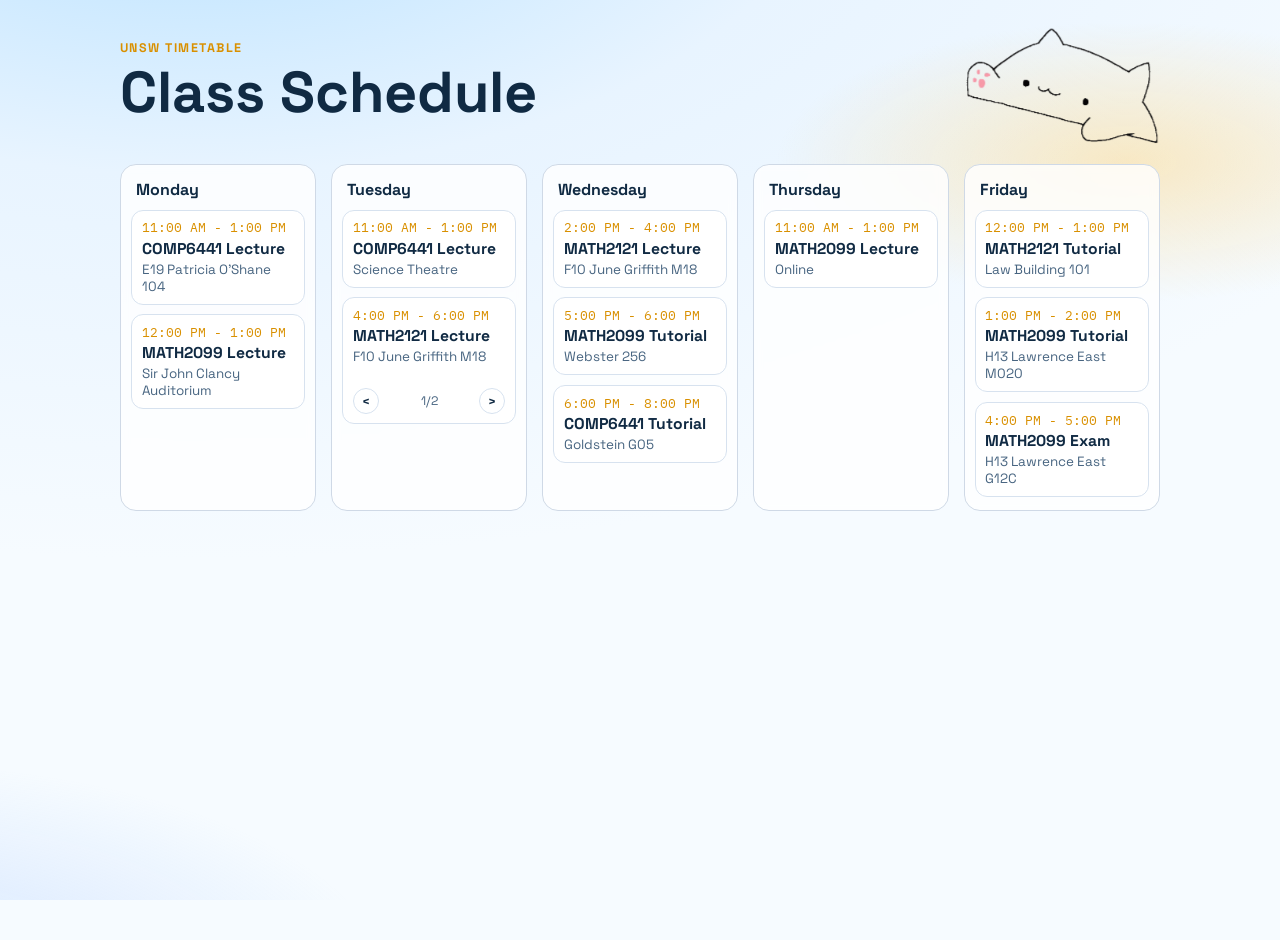
==== index.html @ 301852d7 "format calendar on phone" ====
<!doctype html>
<html lang="en">
  <head>
    <meta charset="UTF-8" />
    <meta name="viewport" content="width=device-width, initial-scale=1.0" />
    <title>UNSW Class Timetable</title>
    <link rel="preconnect" href="https://fonts.googleapis.com" />
    <link rel="preconnect" href="https://fonts.gstatic.com" crossorigin />
    <link
      href="https://fonts.googleapis.com/css2?family=Space+Grotesk:wght@400;500;700&family=IBM+Plex+Mono:wght@400;600&display=swap"
      rel="stylesheet"
    />
    <link rel="stylesheet" href="styles.css" />
  </head>
  <body>
    <div class="backdrop" aria-hidden="true"></div>

    <header class="hero">
      <img src="bongo-cat.gif" alt="" class="bongo-cat bongo-cat--mobile" aria-hidden="true" />
      <div class="hero-content">
        <p class="eyebrow">UNSW Timetable</p>
        <div class="hero-title-row">
          <h1>Class Schedule</h1>
        </div>
      </div>
    </header>

    <main class="container">
      <section class="controls" aria-label="Timetable controls">
        <input id="icsUpload" type="file" accept=".ics,text/calendar" />
      </section>

      <div class="grid-wrapper">
        <img src="bongo-cat.gif" alt="" class="bongo-cat bongo-cat--desktop" aria-hidden="true" />
        <section class="grid" id="scheduleGrid" aria-live="polite"></section>
      </div>
    </main>

    <template id="classCardTemplate">
      <article class="classCard">
        <p class="classTime"></p>
        <h3 class="classTitle"></h3>
        <p class="classDetail classLocation"></p>
      </article>
    </template>

    <script src="script.js"></script>
  </body>
</html>
---- styles.css ----
:root {
  --ink: #102a43;
  --muted: #486581;
  --paper: #f4f9ff;
  --panel: #ffffffcc;
  --line: #cfd9e6;
  --accent: #f4b942;
  --accent-deep: #d99000;
  --glow: #96c7ff;
}

* {
  box-sizing: border-box;
}

body {
  margin: 0;
  min-height: 100vh;
  font-family: "Space Grotesk", "Segoe UI", sans-serif;
  color: var(--ink);
  background:
    radial-gradient(1400px 700px at 15% -15%, #b7e1ff 0%, #e8f4ff 45%, #f6fbff 100%),
    linear-gradient(140deg, #f9fcff 0%, #ecf5ff 100%);
  overflow-x: hidden;
}

.grid-wrapper {
  position: relative;
}

.bongo-cat {
  pointer-events: none;
}

.bongo-cat--desktop {
  position: absolute;
  bottom: 100%;
  right: 0;
  width: calc((100% - 4 * 0.9rem) / 5);
  display: block;
}

.bongo-cat--mobile {
  display: none;
  width: auto;
  vertical-align: middle;
}

.backdrop {
  position: fixed;
  inset: 0;
  pointer-events: none;
  background:
    radial-gradient(500px 200px at 88% 18%, #ffd98a80 0%, transparent 70%),
    radial-gradient(800px 350px at -10% 110%, #9ec5ff66 0%, transparent 65%);
  z-index: -1;
}

.hero {
  width: min(1040px, calc(100% - 2rem));
  margin: 2.5rem auto 1.25rem;
  animation: rise 550ms ease-out both;
}

.hero-title-row {
  display: flex;
  align-items: center;
  gap: 1rem;
}

.eyebrow {
  margin: 0;
  color: var(--accent-deep);
  letter-spacing: 0.12em;
  text-transform: uppercase;
  font-size: 0.78rem;
  font-weight: 700;
}

h1 {
  margin: 0.35rem 0;
  font-size: clamp(2rem, 6vw, 3.6rem);
  line-height: 1.05;
}

.subtitle {
  margin: 0;
  color: var(--muted);
}

.container {
  width: min(1040px, calc(100% - 2rem));
  margin: 0 auto 3rem;
}

.controls {
  display: flex;
  flex-wrap: wrap;
  gap: 0.75rem;
  align-items: center;
  margin-bottom: 1rem;
}

button,
.uploadLabel {
  border: 1px solid var(--line);
  border-radius: 999px;
  padding: 0.6rem 1rem;
  background: #fff;
  color: var(--ink);
  font: inherit;
  font-size: 0.92rem;
  cursor: pointer;
  transition: transform 180ms ease, box-shadow 180ms ease;
}

button:hover,
.uploadLabel:hover {
  transform: translateY(-1px);
  box-shadow: 0 8px 16px #7aa0c933;
}

button:active,
.uploadLabel:active {
  transform: translateY(0);
}

#icsUpload {
  position: absolute;
  width: 1px;
  height: 1px;
  opacity: 0;
  overflow: hidden;
  pointer-events: none;
}

.meta {
  margin-bottom: 1rem;
  padding: 0.8rem 0.95rem;
  border-radius: 12px;
  border: 1px solid var(--line);
  background: var(--panel);
  color: var(--muted);
  font-size: 0.94rem;
}

.grid {
  display: grid;
  grid-template-columns: repeat(5, minmax(170px, 1fr));
  gap: 0.9rem;
}

.dayColumn {
  border: 1px solid var(--line);
  border-radius: 16px;
  background: var(--panel);
  backdrop-filter: blur(4px);
  min-height: 230px;
  animation: rise 550ms ease-out both;
}

.dayHeader {
  margin: 0;
  padding: 0.9rem 0.95rem 0.35rem;
  font-size: 1rem;
}

.dayBody {
  display: grid;
  gap: 0.6rem;
  padding: 0.25rem 0.65rem 0.8rem;
}

.empty {
  margin: 0;
  color: #7b8ea6;
  font-size: 0.88rem;
  padding: 0.4rem;
}

.classCard {
  border: 1px solid #d7e2ef;
  border-radius: 12px;
  padding: 0.55rem 0.6rem;
  background: #ffffffee;
}

.slotCard {
  overflow: hidden;
}

.slotViewport {
  overflow: hidden;
  touch-action: pan-y;
}

.slotTrack {
  display: flex;
  transition: transform 220ms ease;
  will-change: transform;
}

.slotSlide {
  min-width: 100%;
}

.slotControls {
  display: flex;
  align-items: center;
  justify-content: space-between;
  margin-top: 0.35rem;
}

.slotNav {
  border: 1px solid #d7e2ef;
  border-radius: 999px;
  background: #fff;
  color: var(--ink);
  width: 1.65rem;
  height: 1.65rem;
  line-height: 1;
  font-size: 0.82rem;
  font-weight: 700;
  padding: 0;
}

.slotIndicator {
  margin: 0;
  font-size: 0.77rem;
  color: var(--muted);
}

.classTime {
  margin: 0 0 0.2rem;
  font-family: "IBM Plex Mono", monospace;
  font-size: 0.8rem;
  color: var(--accent-deep);
}

.classTitle {
  margin: 0;
  font-size: 0.98rem;
  line-height: 1.2;
}

.classDetail {
  margin: 0.15rem 0 0;
  color: var(--muted);
  font-size: 0.84rem;
}

@keyframes rise {
  from {
    opacity: 0;
    transform: translateY(14px);
  }
  to {
    opacity: 1;
    transform: translateY(0);
  }
}

@media (max-width: 1100px) {
  .grid {
    grid-template-columns: repeat(4, minmax(150px, 1fr));
  }
}

@media (max-width: 760px) {
  .grid {
    grid-template-columns: repeat(2, minmax(140px, 1fr));
  }

  .hero {
    display: flex;
    align-items: stretch;
    gap: 0.75rem;
    margin-top: 1.6rem;
  }

  .hero-content {
    flex: 1;
  }

  .bongo-cat--desktop {
    display: none !important;
  }

  .bongo-cat--mobile {
    display: block;
    width: auto;
    height: 100%;
    object-fit: contain;
  }
}

@media (max-width: 430px) {
  .grid {
    grid-template-columns: 1fr;
  }
}
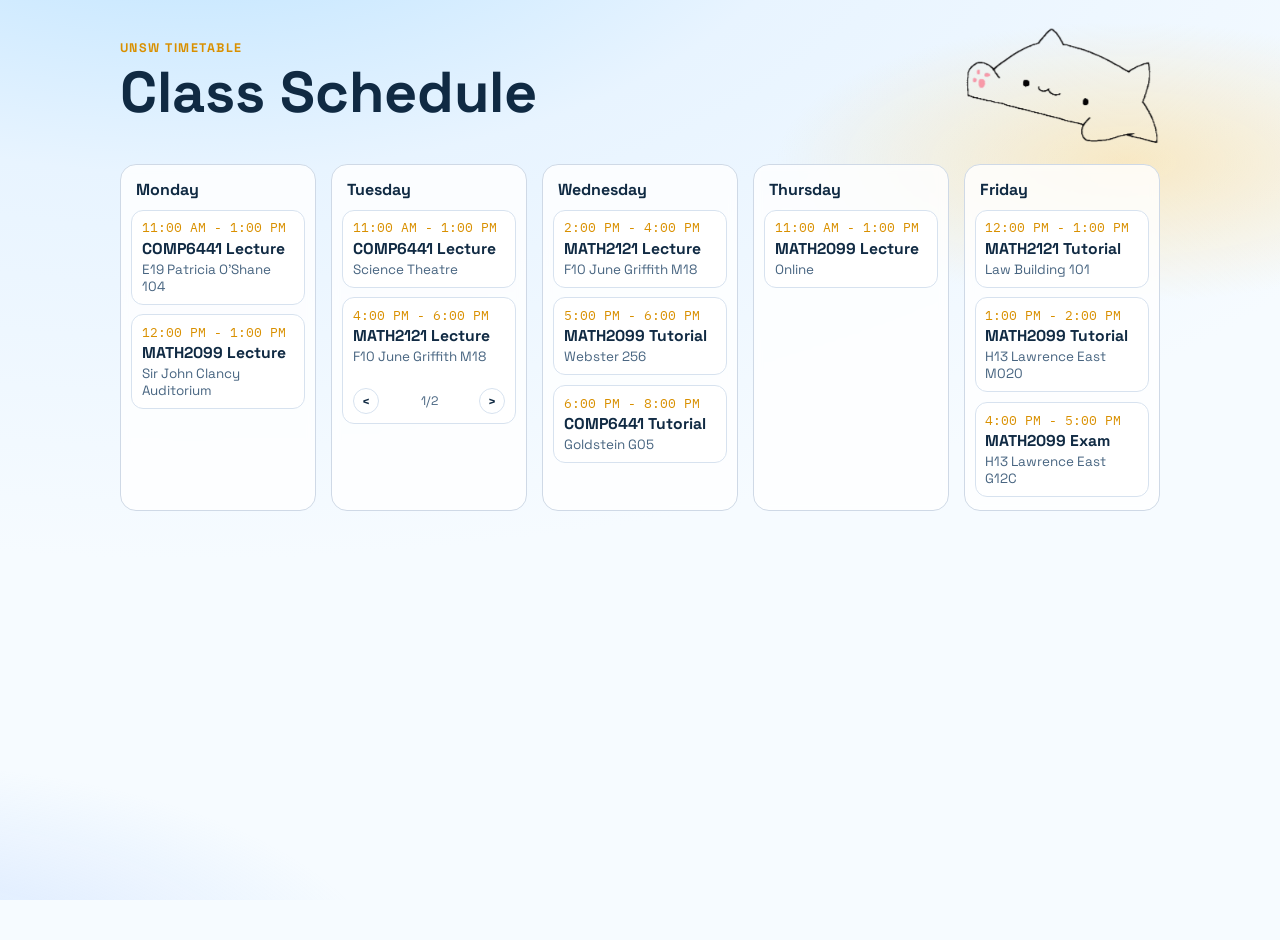
==== commit 1ffd2f07: "format calendar on phone" ====
--- a/index.html
+++ b/index.html
@@ -16,13 +16,13 @@
     <div class="backdrop" aria-hidden="true"></div>
 
     <header class="hero">
-      <img src="bongo-cat.gif" alt="" class="bongo-cat bongo-cat--mobile" aria-hidden="true" />
       <div class="hero-content">
         <p class="eyebrow">UNSW Timetable</p>
         <div class="hero-title-row">
           <h1>Class Schedule</h1>
         </div>
       </div>
+      <img src="bongo-cat.gif" alt="" class="bongo-cat bongo-cat--mobile" aria-hidden="true" />
     </header>
 
     <main class="container">
--- a/styles.css
+++ b/styles.css
@@ -273,7 +273,8 @@
 
   .hero {
     display: flex;
-    align-items: stretch;
+    flex-direction: row;
+    align-items: flex-start;
     gap: 0.75rem;
     margin-top: 1.6rem;
   }
@@ -289,7 +290,7 @@
   .bongo-cat--mobile {
     display: block;
     width: auto;
-    height: 100%;
+    max-height: 5rem;
     object-fit: contain;
   }
 }
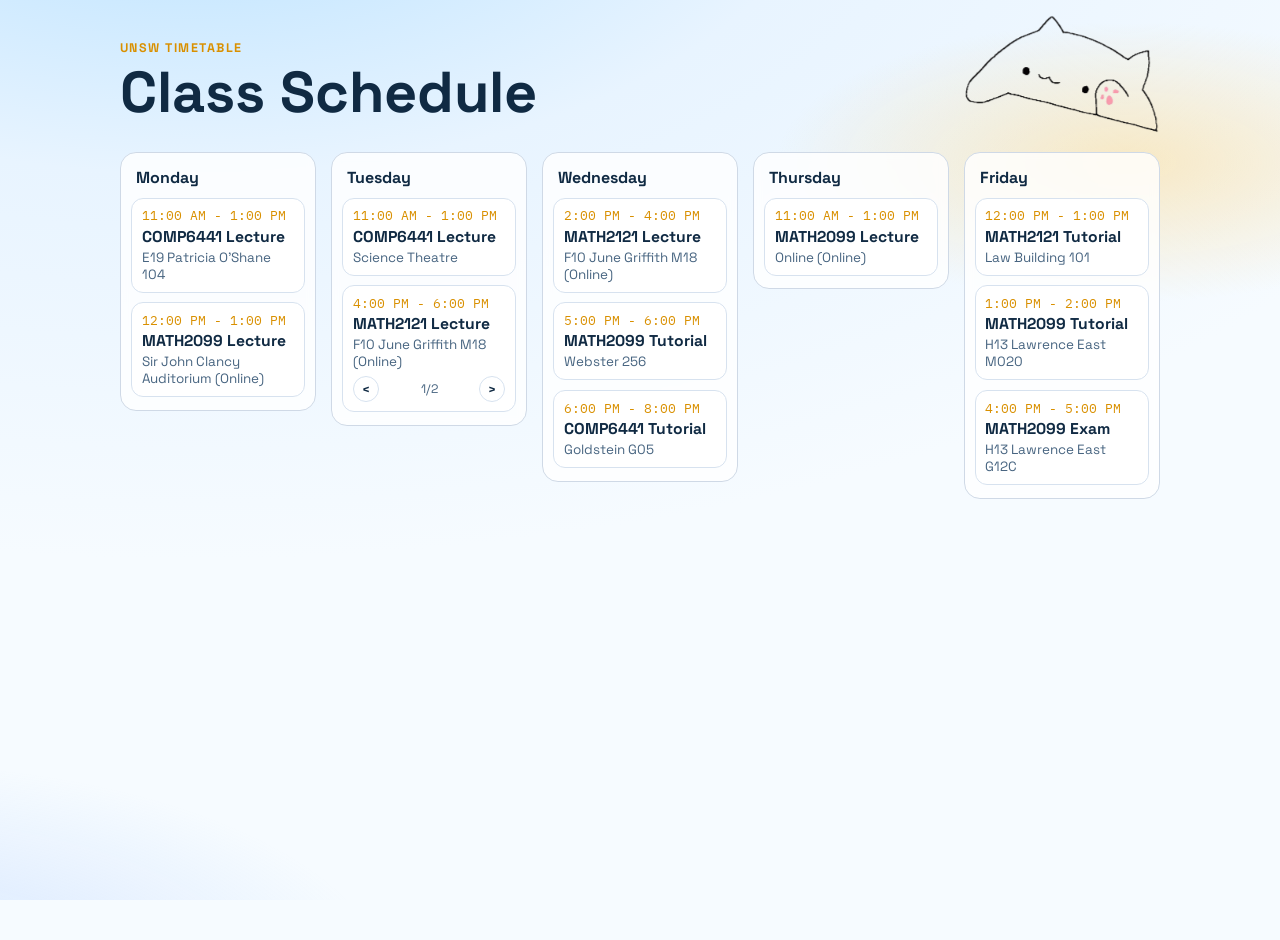
==== commit b60fe5a9: "Add icon and change link behaviour" ====
--- a/index.html
+++ b/index.html
@@ -4,6 +4,8 @@
     <meta charset="UTF-8" />
     <meta name="viewport" content="width=device-width, initial-scale=1.0" />
     <title>UNSW Class Timetable</title>
+    <link rel="icon" type="image/png" href="icon.png" />
+    <link rel="apple-touch-icon" href="icon.png" />
     <link rel="preconnect" href="https://fonts.googleapis.com" />
     <link rel="preconnect" href="https://fonts.gstatic.com" crossorigin />
     <link
--- a/styles.css
+++ b/styles.css
@@ -58,7 +58,7 @@
 
 .hero {
   width: min(1040px, calc(100% - 2rem));
-  margin: 2.5rem auto 1.25rem;
+  margin: 2.5rem auto 0.5rem;
   animation: rise 550ms ease-out both;
 }
 
@@ -148,6 +148,7 @@
   display: grid;
   grid-template-columns: repeat(5, minmax(170px, 1fr));
   gap: 0.9rem;
+  align-items: start;
 }
 
 .dayColumn {
@@ -155,7 +156,6 @@
   border-radius: 16px;
   background: var(--panel);
   backdrop-filter: blur(4px);
-  min-height: 230px;
   animation: rise 550ms ease-out both;
 }
 
@@ -183,6 +183,19 @@
   border-radius: 12px;
   padding: 0.55rem 0.6rem;
   background: #ffffffee;
+}
+
+.classContent,
+.classLink {
+  display: block;
+  color: inherit;
+  text-decoration: none;
+}
+
+.classLink:focus-visible {
+  outline: 2px solid var(--glow);
+  outline-offset: 4px;
+  border-radius: 8px;
 }
 
 .slotCard {
@@ -268,15 +281,27 @@
 
 @media (max-width: 760px) {
   .grid {
-    grid-template-columns: repeat(2, minmax(140px, 1fr));
+    display: flex;
+    flex-wrap: wrap;
+    gap: 0.9rem;
+  }
+
+  .dayColumn {
+    width: calc((100% - 0.9rem) / 2);
+    height: auto;
+    min-height: 0;
   }
 
   .hero {
+    margin: 1.2rem auto 0.15rem;
     display: flex;
     flex-direction: row;
     align-items: flex-start;
     gap: 0.75rem;
-    margin-top: 1.6rem;
+  }
+
+  .controls {
+    margin-bottom: 0.2rem;
   }
 
   .hero-content {
@@ -297,6 +322,14 @@
 
 @media (max-width: 430px) {
   .grid {
-    grid-template-columns: 1fr;
-  }
-}
+    display: flex;
+    flex-direction: column;
+    gap: 0.9rem;
+  }
+
+  .dayColumn {
+    width: 100%;
+    min-height: 0;
+    height: auto;
+  }
+}
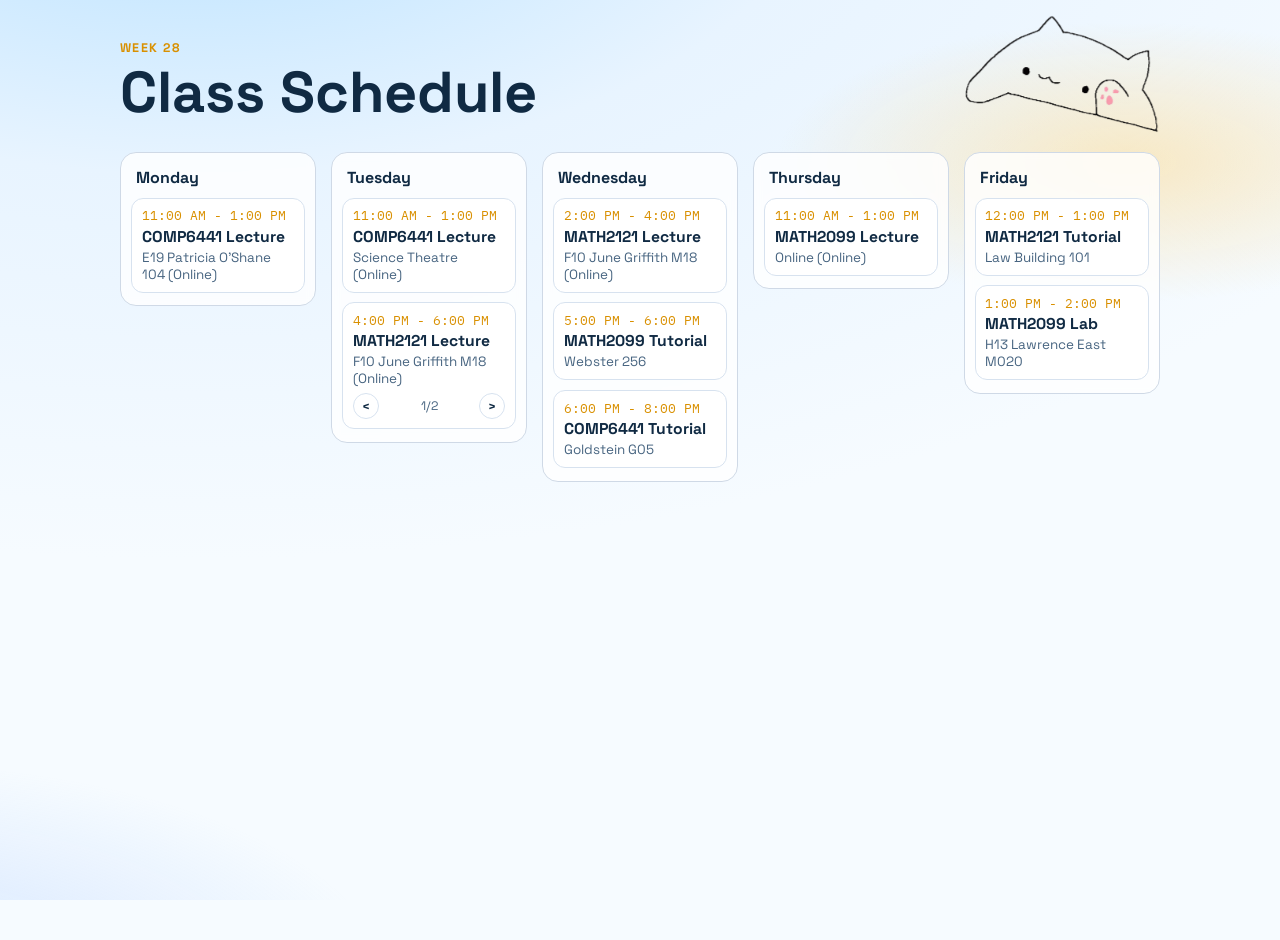
==== commit 219d43d0: "Add information from announcement" ====
--- a/index.html
+++ b/index.html
@@ -19,7 +19,7 @@
 
     <header class="hero">
       <div class="hero-content">
-        <p class="eyebrow">UNSW Timetable</p>
+        <p class="subtitle" id="weekLabel" aria-live="polite"></p>
         <div class="hero-title-row">
           <h1>Class Schedule</h1>
         </div>
--- a/styles.css
+++ b/styles.css
@@ -68,7 +68,7 @@
   gap: 1rem;
 }
 
-.eyebrow {
+.subtitle {
   margin: 0;
   color: var(--accent-deep);
   letter-spacing: 0.12em;
@@ -83,10 +83,10 @@
   line-height: 1.05;
 }
 
-.subtitle {
+/* .subtitle {
   margin: 0;
   color: var(--muted);
-}
+} */
 
 .container {
   width: min(1040px, calc(100% - 2rem));
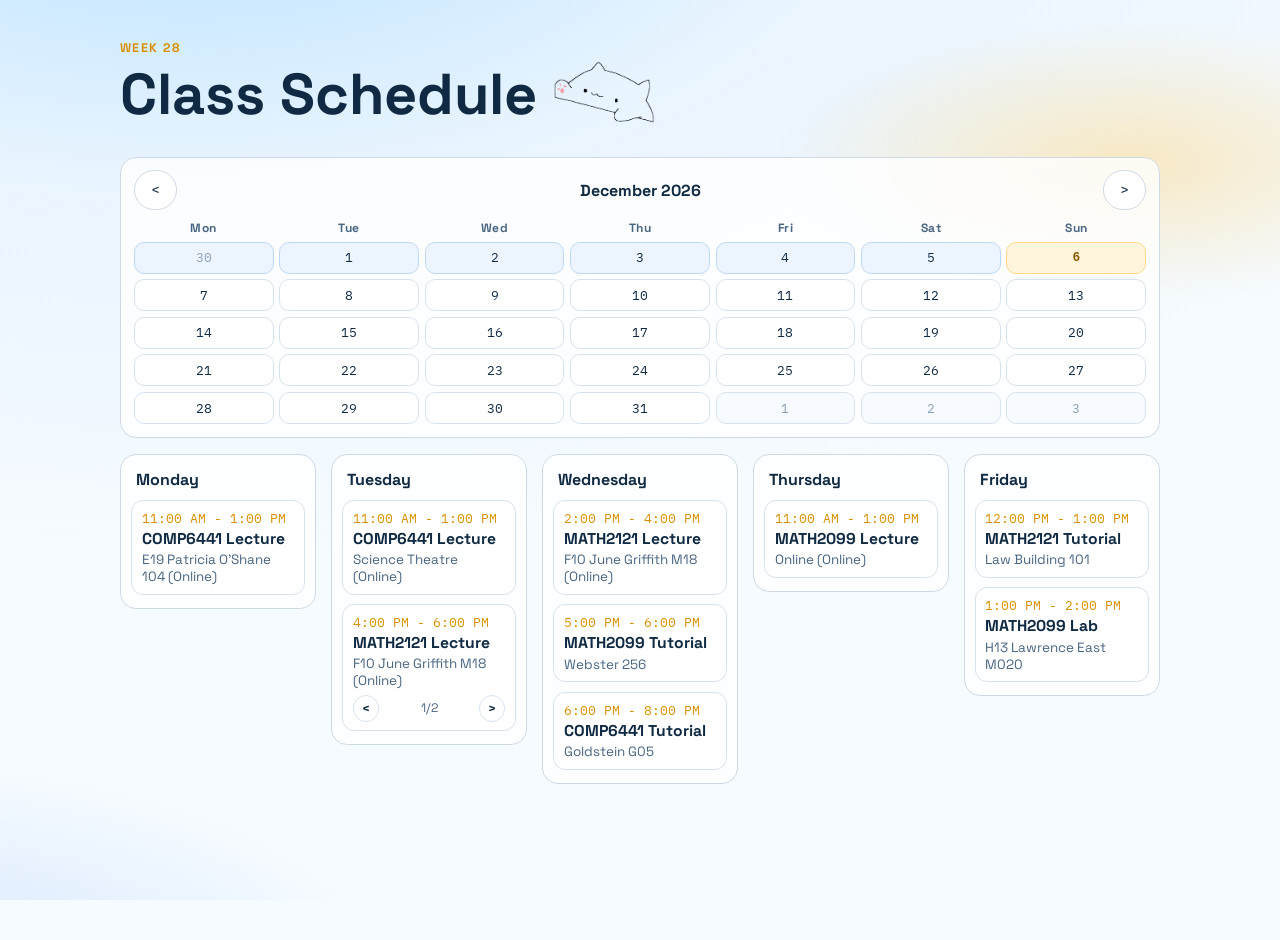
==== commit 85c61089: "Add calendar" ====
--- a/index.html
+++ b/index.html
@@ -3,7 +3,7 @@
   <head>
     <meta charset="UTF-8" />
     <meta name="viewport" content="width=device-width, initial-scale=1.0" />
-    <title>UNSW Class Timetable</title>
+    <title>Class Schedule</title>
     <link rel="icon" type="image/png" href="icon.png" />
     <link rel="apple-touch-icon" href="icon.png" />
     <link rel="preconnect" href="https://fonts.googleapis.com" />
@@ -22,9 +22,9 @@
         <p class="subtitle" id="weekLabel" aria-live="polite"></p>
         <div class="hero-title-row">
           <h1>Class Schedule</h1>
+          <img src="bongo-cat.gif" alt="" class="bongo-cat bongo-cat--title" aria-hidden="true" />
         </div>
       </div>
-      <img src="bongo-cat.gif" alt="" class="bongo-cat bongo-cat--mobile" aria-hidden="true" />
     </header>
 
     <main class="container">
@@ -32,8 +32,25 @@
         <input id="icsUpload" type="file" accept=".ics,text/calendar" />
       </section>
 
+      <section class="calendarPanel" aria-label="Monthly calendar">
+        <div class="calendarHeader">
+          <button id="prevMonthBtn" type="button" aria-label="Go to previous month">&lt;</button>
+          <h2 id="calendarMonthLabel" class="calendarMonthLabel"></h2>
+          <button id="nextMonthBtn" type="button" aria-label="Go to next month">&gt;</button>
+        </div>
+        <div class="calendarWeekdays" aria-hidden="true">
+          <span>Mon</span>
+          <span>Tue</span>
+          <span>Wed</span>
+          <span>Thu</span>
+          <span>Fri</span>
+          <span>Sat</span>
+          <span>Sun</span>
+        </div>
+        <div class="calendarGrid" id="monthCalendarGrid" aria-live="polite"></div>
+      </section>
+
       <div class="grid-wrapper">
-        <img src="bongo-cat.gif" alt="" class="bongo-cat bongo-cat--desktop" aria-hidden="true" />
         <section class="grid" id="scheduleGrid" aria-live="polite"></section>
       </div>
     </main>
--- a/styles.css
+++ b/styles.css
@@ -32,17 +32,9 @@
   pointer-events: none;
 }
 
-.bongo-cat--desktop {
-  position: absolute;
-  bottom: 100%;
-  right: 0;
-  width: calc((100% - 4 * 0.9rem) / 5);
-  display: block;
-}
-
-.bongo-cat--mobile {
-  display: none;
-  width: auto;
+.bongo-cat--title {
+  width: clamp(70px, 8vw, 108px);
+  height: auto;
   vertical-align: middle;
 }
 
@@ -99,6 +91,81 @@
   gap: 0.75rem;
   align-items: center;
   margin-bottom: 1rem;
+}
+
+.calendarPanel {
+  border: 1px solid var(--line);
+  border-radius: 16px;
+  background: var(--panel);
+  backdrop-filter: blur(4px);
+  padding: 0.8rem;
+  margin-bottom: 1rem;
+  animation: rise 550ms ease-out both;
+}
+
+.calendarHeader {
+  display: flex;
+  align-items: center;
+  justify-content: space-between;
+  gap: 0.6rem;
+  margin-bottom: 0.65rem;
+}
+
+.calendarMonthLabel {
+  margin: 0;
+  font-size: 1rem;
+  text-align: center;
+  flex: 1;
+}
+
+.calendarWeekdays {
+  display: grid;
+  grid-template-columns: repeat(7, minmax(0, 1fr));
+  gap: 0.35rem;
+  margin-bottom: 0.35rem;
+}
+
+.calendarWeekdays span {
+  text-align: center;
+  font-size: 0.75rem;
+  font-weight: 700;
+  color: var(--muted);
+  letter-spacing: 0.04em;
+}
+
+.calendarGrid {
+  display: grid;
+  grid-template-columns: repeat(7, minmax(0, 1fr));
+  gap: 0.35rem;
+}
+
+.calendarDay {
+  border: 1px solid #d7e2ef;
+  border-radius: 10px;
+  min-height: 2rem;
+  display: grid;
+  place-items: center;
+  background: #ffffffd8;
+  color: var(--ink);
+  font-family: "IBM Plex Mono", monospace;
+  font-size: 0.8rem;
+}
+
+.calendarDay.is-outside {
+  color: #8da1b9;
+  background: #f7fbff;
+}
+
+.calendarDay.is-current-week {
+  border-color: #bed8f6;
+  background: #ecf5ff;
+}
+
+.calendarDay.is-today {
+  border-color: #ffd88a;
+  background: #fff4dc;
+  color: #8b5d00;
+  font-weight: 700;
 }
 
 button,
@@ -294,10 +361,6 @@
 
   .hero {
     margin: 1.2rem auto 0.15rem;
-    display: flex;
-    flex-direction: row;
-    align-items: flex-start;
-    gap: 0.75rem;
   }
 
   .controls {
@@ -308,15 +371,8 @@
     flex: 1;
   }
 
-  .bongo-cat--desktop {
-    display: none !important;
-  }
-
-  .bongo-cat--mobile {
-    display: block;
-    width: auto;
-    max-height: 5rem;
-    object-fit: contain;
+  .bongo-cat--title {
+    width: clamp(58px, 18vw, 86px);
   }
 }
 
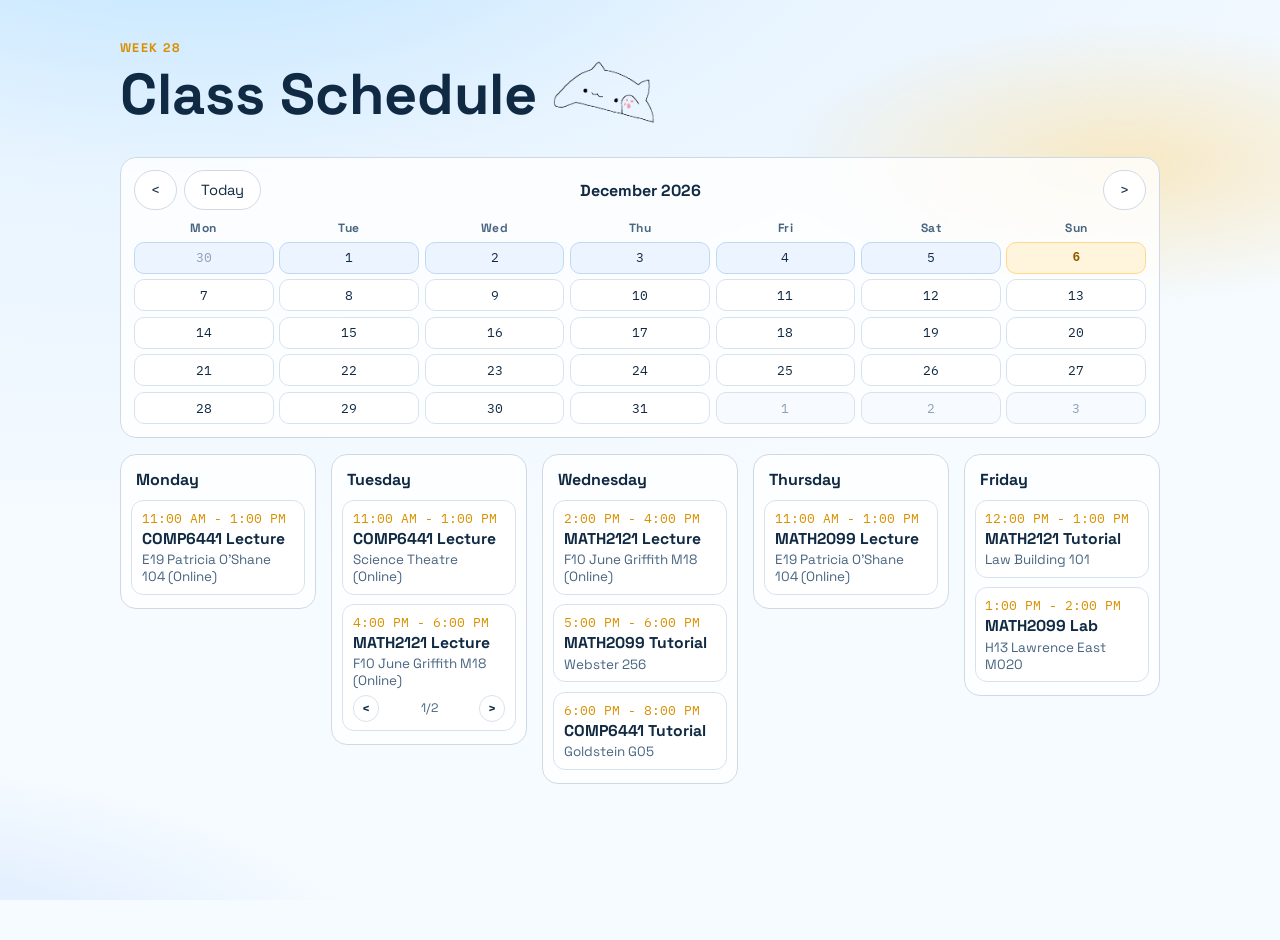
==== commit e4d3c48d: "today button" ====
--- a/index.html
+++ b/index.html
@@ -34,7 +34,10 @@
 
       <section class="calendarPanel" aria-label="Monthly calendar">
         <div class="calendarHeader">
-          <button id="prevMonthBtn" type="button" aria-label="Go to previous month">&lt;</button>
+          <div class="calendarNavLeft">
+            <button id="prevMonthBtn" type="button" aria-label="Go to previous month">&lt;</button>
+            <button id="todayMonthBtn" type="button" aria-label="Go to current month">Today</button>
+          </div>
           <h2 id="calendarMonthLabel" class="calendarMonthLabel"></h2>
           <button id="nextMonthBtn" type="button" aria-label="Go to next month">&gt;</button>
         </div>
--- a/styles.css
+++ b/styles.css
@@ -104,18 +104,28 @@
 }
 
 .calendarHeader {
-  display: flex;
+  display: grid;
+  grid-template-columns: 1fr auto 1fr;
   align-items: center;
-  justify-content: space-between;
   gap: 0.6rem;
   margin-bottom: 0.65rem;
 }
 
+.calendarNavLeft {
+  display: flex;
+  gap: 0.45rem;
+  justify-self: start;
+}
+
 .calendarMonthLabel {
   margin: 0;
   font-size: 1rem;
   text-align: center;
-  flex: 1;
+  justify-self: center;
+}
+
+#nextMonthBtn {
+  justify-self: end;
 }
 
 .calendarWeekdays {
@@ -137,6 +147,7 @@
   display: grid;
   grid-template-columns: repeat(7, minmax(0, 1fr));
   gap: 0.35rem;
+  touch-action: pan-y;
 }
 
 .calendarDay {
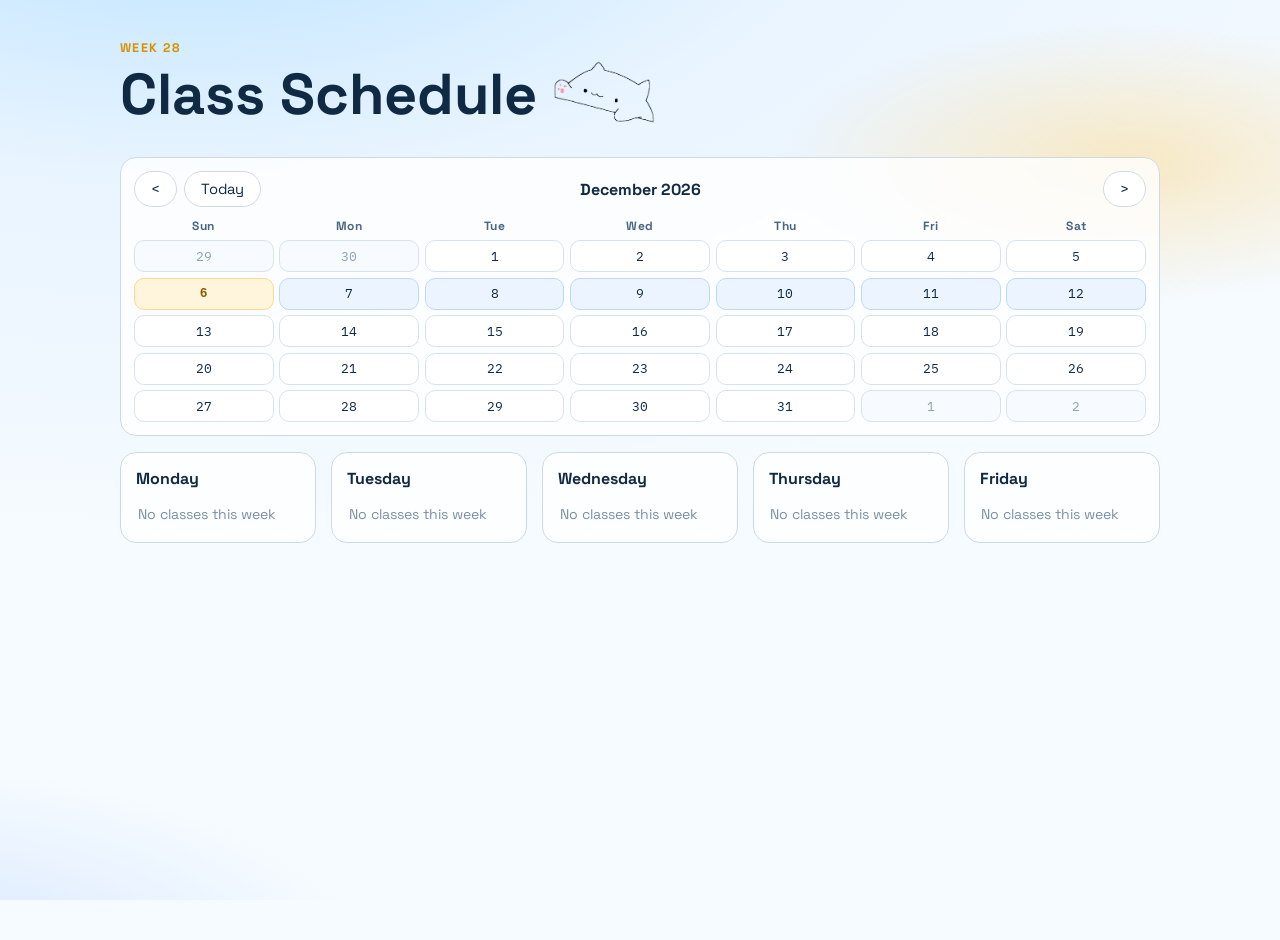
==== commit f4f64334: "daily and weekly button" ====
--- a/index.html
+++ b/index.html
@@ -42,13 +42,13 @@
           <button id="nextMonthBtn" type="button" aria-label="Go to next month">&gt;</button>
         </div>
         <div class="calendarWeekdays" aria-hidden="true">
+          <span>Sun</span>
           <span>Mon</span>
           <span>Tue</span>
           <span>Wed</span>
           <span>Thu</span>
           <span>Fri</span>
           <span>Sat</span>
-          <span>Sun</span>
         </div>
         <div class="calendarGrid" id="monthCalendarGrid" aria-live="polite"></div>
       </section>
--- a/styles.css
+++ b/styles.css
@@ -13,6 +13,11 @@
   box-sizing: border-box;
 }
 
+html {
+  -webkit-text-size-adjust: 100%;
+  text-size-adjust: 100%;
+}
+
 body {
   margin: 0;
   min-height: 100vh;
@@ -104,28 +109,49 @@
 }
 
 .calendarHeader {
-  display: grid;
-  grid-template-columns: 1fr auto 1fr;
+  position: relative;
+  display: flex;
   align-items: center;
-  gap: 0.6rem;
+  justify-content: space-between;
+  flex-wrap: nowrap;
+  gap: 0.45rem;
   margin-bottom: 0.65rem;
+  min-height: 2.35rem;
 }
 
 .calendarNavLeft {
   display: flex;
   gap: 0.45rem;
-  justify-self: start;
+  position: relative;
+  z-index: 1;
+  flex-wrap: nowrap;
 }
 
 .calendarMonthLabel {
+  position: absolute;
+  left: 50%;
+  transform: translateX(-50%);
   margin: 0;
   font-size: 1rem;
   text-align: center;
-  justify-self: center;
+  width: max-content;
+  max-width: 52%;
+  overflow: hidden;
+  text-overflow: ellipsis;
+  white-space: nowrap;
+  pointer-events: none;
 }
 
 #nextMonthBtn {
-  justify-self: end;
+  position: relative;
+  z-index: 1;
+}
+
+#prevMonthBtn,
+#todayMonthBtn,
+#nextMonthBtn {
+  white-space: nowrap;
+  line-height: 1;
 }
 
 .calendarWeekdays {
@@ -160,6 +186,13 @@
   color: var(--ink);
   font-family: "IBM Plex Mono", monospace;
   font-size: 0.8rem;
+  cursor: pointer;
+  user-select: none;
+}
+
+.calendarDay:focus-visible {
+  outline: 2px solid var(--glow);
+  outline-offset: 2px;
 }
 
 .calendarDay.is-outside {
@@ -176,6 +209,13 @@
   border-color: #ffd88a;
   background: #fff4dc;
   color: #8b5d00;
+  font-weight: 700;
+}
+
+.calendarDay.is-selected {
+  border-color: #7ca5db;
+  background: #dcecff;
+  color: #1a4f88;
   font-weight: 700;
 }
 
@@ -243,6 +283,25 @@
   font-size: 1rem;
 }
 
+.dayHeaderRow {
+  display: flex;
+  align-items: center;
+  justify-content: space-between;
+  padding: 0.9rem 0.95rem 0.35rem;
+  gap: 0.5rem;
+}
+
+.dayHeaderRow .dayHeader {
+  padding: 0;
+}
+
+.weekScheduleBtn {
+  padding: 0.35rem 0.65rem;
+  font-size: 0.76rem;
+  letter-spacing: 0.04em;
+  white-space: nowrap;
+}
+
 .dayBody {
   display: grid;
   gap: 0.6rem;
@@ -378,6 +437,42 @@
     margin-bottom: 0.2rem;
   }
 
+  .calendarHeader {
+    gap: 0.3rem;
+    min-height: 2.15rem;
+  }
+
+  .calendarMonthLabel {
+    justify-self: center;
+    font-size: 0.9rem;
+    max-width: 50%;
+  }
+
+  .calendarNavLeft {
+    gap: 0.3rem;
+  }
+
+  #nextMonthBtn {
+    padding-inline: 0.85rem;
+    font-size: 0.84rem;
+  }
+
+  #todayMonthBtn {
+    padding-inline: 0.55rem;
+    font-size: 0.84rem;
+  }
+
+  #prevMonthBtn {
+    padding-inline: 0.85rem;
+    font-size: 0.84rem;
+  }
+
+  #prevMonthBtn,
+  #todayMonthBtn,
+  #nextMonthBtn {
+    touch-action: manipulation;
+  }
+
   .hero-content {
     flex: 1;
   }
@@ -399,4 +494,24 @@
     min-height: 0;
     height: auto;
   }
-}
+
+  .calendarHeader {
+    min-height: 2.05rem;
+  }
+
+  .calendarMonthLabel {
+    font-size: 0.84rem;
+    max-width: 48%;
+  }
+
+  #todayMonthBtn {
+    padding-inline: 0.45rem;
+    font-size: 0.78rem;
+  }
+
+  #prevMonthBtn,
+  #nextMonthBtn {
+    padding-inline: 0.75rem;
+    font-size: 0.78rem;
+  }
+}
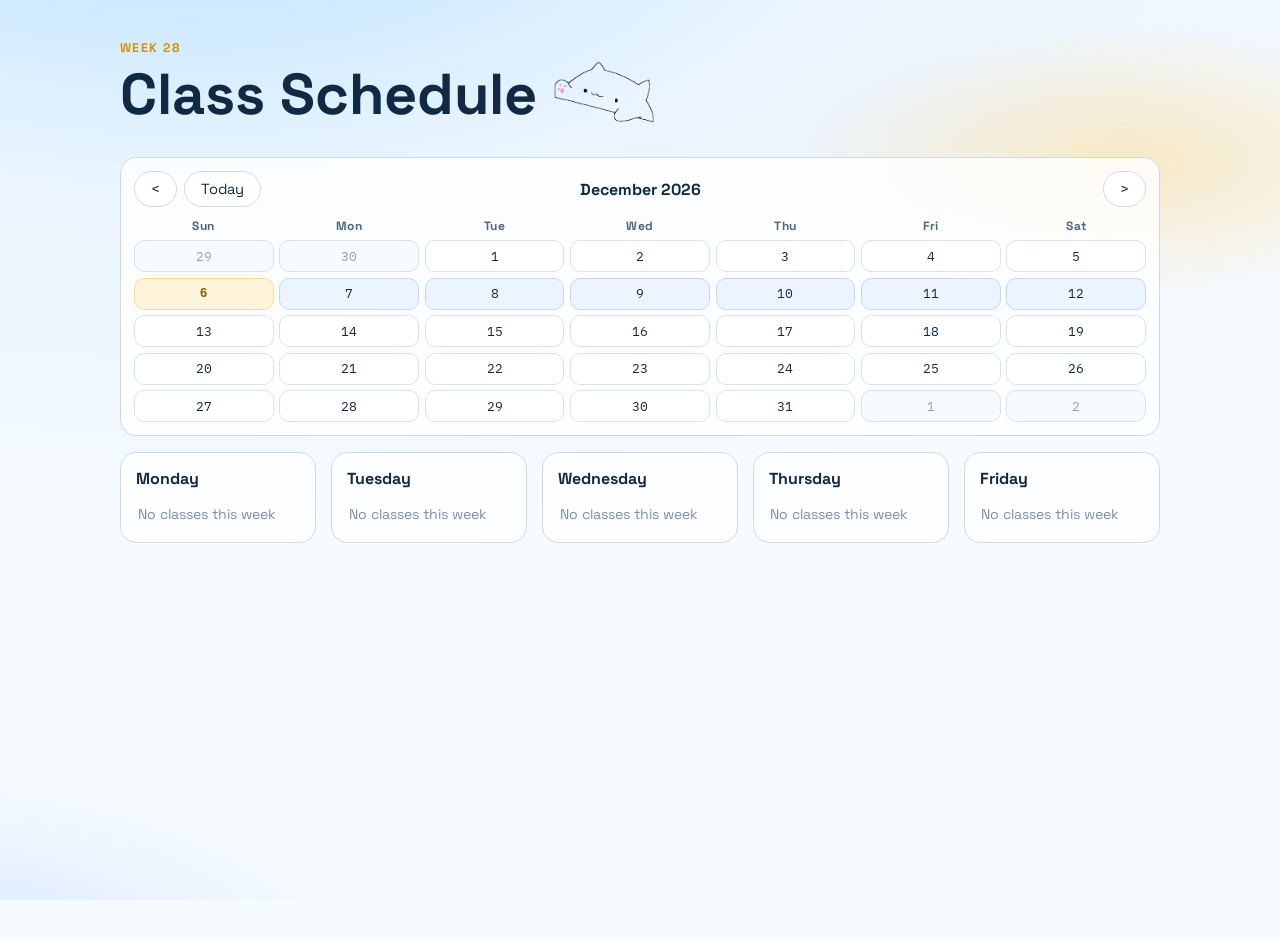
==== commit f2dd3f15: "map links" ====
--- a/index.html
+++ b/index.html
@@ -66,6 +66,6 @@
       </article>
     </template>
 
-    <script src="script.js"></script>
+    <script type="module" src="script.js"></script>
   </body>
 </html>
--- a/styles.css
+++ b/styles.css
@@ -79,11 +79,6 @@
   font-size: clamp(2rem, 6vw, 3.6rem);
   line-height: 1.05;
 }
-
-/* .subtitle {
-  margin: 0;
-  color: var(--muted);
-} */
 
 .container {
   width: min(1040px, calc(100% - 2rem));
@@ -205,6 +200,11 @@
   background: #ecf5ff;
 }
 
+.calendarDay.is-selected-week {
+  border-color: #7ca5db;
+  background: #e4efff;
+}
+
 .calendarDay.is-today {
   border-color: #ffd88a;
   background: #fff4dc;
@@ -302,6 +302,13 @@
   white-space: nowrap;
 }
 
+.currentWeekBtn {
+  padding: 0.35rem 0.65rem;
+  font-size: 0.76rem;
+  letter-spacing: 0.04em;
+  white-space: nowrap;
+}
+
 .dayBody {
   display: grid;
   gap: 0.6rem;
